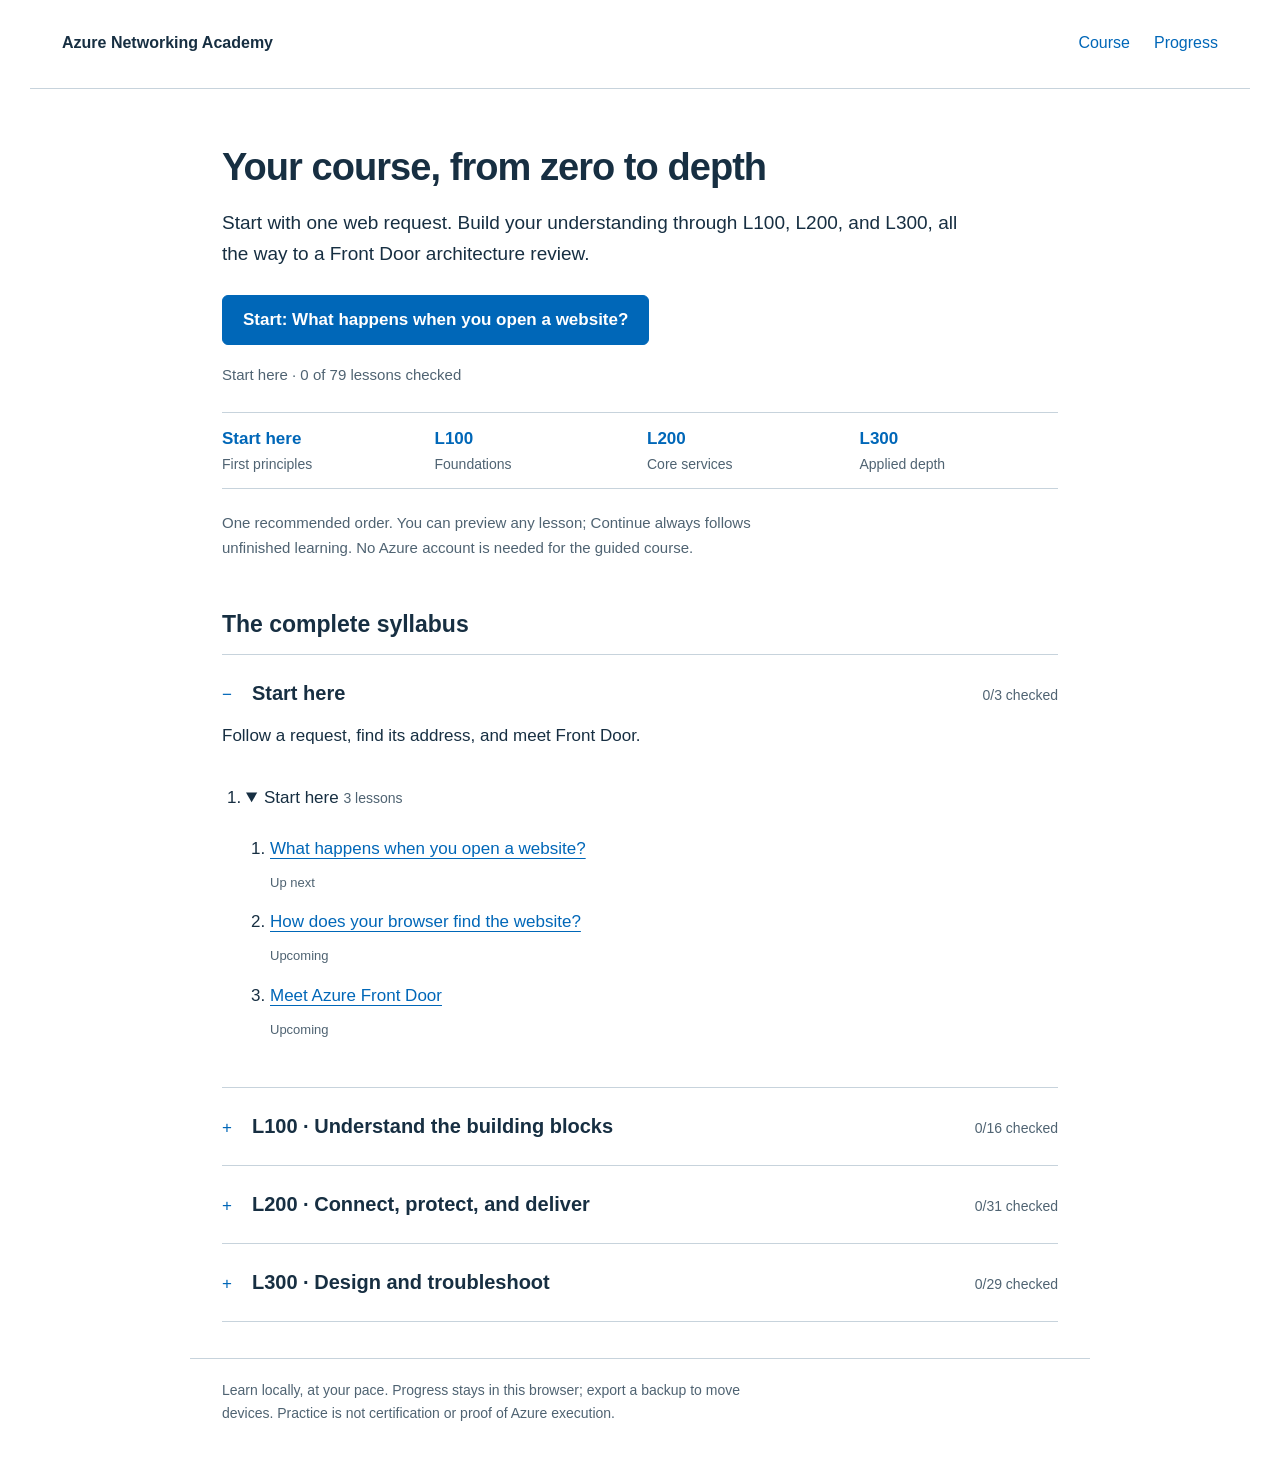
==== course.html @ a677d90d "feat: integrate the complete networking course Unify all 21 modules into 79 continuous lessons with " ====
<!DOCTYPE html>
<html lang="en">
<head>
    <meta charset="UTF-8">
    <meta name="viewport" content="width=device-width, initial-scale=1">
    <meta http-equiv="Content-Security-Policy" content="default-src 'self'; script-src 'self'; style-src 'self'; object-src 'none'; base-uri 'self'">
    <title>Continue in the complete academy</title>
    <link rel="stylesheet" href="css/guided-course.css?v=2026-10-course-2">
    <script defer src="js/course-entry.js?v=2026-10-course-2"></script>
</head>
<body><main><h1>The pilot is now part of the complete course</h1><p><a href="index.html">Open the integrated academy</a>. Your saved pilot checks are preserved.</p></main></body>
</html>
---- css/guided-course.css ----
:root {
    color-scheme: light;
    --ink: #172f42;
    --muted: #4f6372;
    --paper: #ffffff;
    --ground: #f6f8fa;
    --blue: #0067b8;
    --deep-blue: #004578;
    --light-blue: #deecf9;
    --line: #c7d3dc;
    --reply: #087f8c;
    --error: #b42328;
    font-family: 'Segoe UI', -apple-system, BlinkMacSystemFont, sans-serif;
    color: var(--ink);
    background: var(--paper);
}
* { box-sizing: border-box; }
body { margin: 0; font-size: 17px; line-height: 1.65; }
[hidden] { display: none !important; }
a { color: var(--blue); text-underline-offset: 4px; }
a:hover { color: var(--deep-blue); }
button, input { font: inherit; }
button, .course-primary { min-height: 46px; padding: 10px 20px; border: 1px solid var(--line); border-radius: 6px; color: var(--ink); background: var(--paper); cursor: pointer; }
button:hover { background: var(--ground); border-color: var(--blue); }
.course-primary { background: var(--blue); border-color: var(--blue); color: white; font-weight: 600; }
.course-primary:hover { background: var(--deep-blue); color: white; }
button:disabled { cursor: not-allowed; color: var(--muted); background: var(--ground); }
:focus-visible { outline: 3px solid var(--blue); outline-offset: 4px; }
[tabindex="-1"]:focus { outline: none; }
.course-skip { position: absolute; top: 0; left: 12px; padding: 12px; background: white; transform: translateY(-120%); z-index: 5; }
.course-skip:focus { transform: none; }
.course-header { max-width: 1040px; margin: auto; padding: 22px 32px; display: flex; justify-content: space-between; align-items: baseline; gap: 20px; border-bottom: 1px solid var(--line); }
.course-header a { font-size: 16px; font-weight: 650; text-decoration: none; color: var(--ink); }
.course-header span { font-size: 14px; color: var(--muted); }
main, .course-footer, .save-notice, .course-no-script { max-width: 900px; margin-inline: auto; padding: 36px 32px; }
h1 { font-size: clamp(28px, 3.2vw, 38px); font-weight: 650; line-height: 1.2; letter-spacing: -.025em; max-width: 26ch; margin: 20px 0 16px; }
h2 { font-size: 23px; line-height: 1.35; font-weight: 650; margin: 0 0 14px; }
p { max-width: 70ch; margin: 0 0 18px; }
.course-intro { font-size: 19px; }
.course-position, .course-meta { color: var(--muted); font-size: 15px; }
.course-back { display: inline-block; padding-block: 7px; font-size: 15px; }
.course-outline { padding: 0; margin: 32px 0; list-style: none; border-top: 1px solid var(--line); }
.course-outline li { display: grid; grid-template-columns: 34px minmax(0, 1fr) auto; gap: 12px; padding: 20px 0; border-bottom: 1px solid var(--line); align-items: baseline; }
.course-outline .lesson-number { font-size: 22px; color: var(--muted); }
.course-outline h2 { font-size: 19px; margin: 0 0 5px; }
.course-outline p { font-size: 15px; color: var(--muted); margin: 0; }
.course-outline a { display: inline-block; min-height: 44px; padding-block: 9px; font-size: 15px; }
.course-outline [aria-current="step"] .lesson-number { color: var(--blue); font-weight: 700; }
.course-status { display: block; font-size: 14px; font-weight: 600; color: var(--deep-blue); margin-top: 6px; }
.course-section { margin-top: 36px; scroll-margin-top: 20px; }
.course-section > p strong { font-weight: 650; }
.course-figure { margin: 26px 0; padding: 24px; background: var(--ground); border: 1px solid var(--line); border-radius: 8px; overflow: visible; }
.course-figure figcaption { font-size: 15px; margin-top: 20px; line-height: 1.6; }
.journey { display: grid; align-items: center; gap: 0; grid-template-columns: minmax(0, 1fr) minmax(130px, .95fr) minmax(0, 1fr); }
.journey.three { grid-template-columns: minmax(0, 1fr) minmax(115px, .8fr) minmax(0, 1fr) minmax(115px, .8fr) minmax(0, 1fr); }
.journey-node { text-align: center; border: 1px solid var(--line); border-radius: 6px; background: var(--paper); padding: 16px 8px; }
.journey-node strong { display: block; line-height: 1.35; font-size: 17px; }
.journey-node span { display: block; font-size: 14px; line-height: 1.45; margin-top: 8px; color: var(--muted); }
.journey-node.is-unused { background: transparent; border-style: dashed; }
.journey-link { padding: 0 5px; }
.journey-lane { display: flex; flex-direction: column; align-items: center; color: var(--blue); }
.journey-lane + .journey-lane { margin-top: 10px; color: var(--reply); }
.journey-lane span { font-size: 13px; font-weight: 600; line-height: 1.4; text-align: center; }
.journey-lane svg { display: block; height: 16px; width: 100%; overflow: visible; }
.journey-lane path { fill: none; stroke: currentColor; stroke-width: 2; vector-effect: non-scaling-stroke; }
.journey-lane.is-broken { color: var(--error); }
.journey-link.is-unused .journey-lane { color: var(--muted); }
.journey-link.is-unused path { stroke-dasharray: 4 4; }
.journey-lane .vertical { display: none; }
.course-condition { display: flex; align-items: flex-start; gap: 12px; padding: 14px 0; cursor: pointer; font-weight: 600; }
.course-condition input { flex-shrink: 0; margin-top: 5px; width: 22px; height: 22px; accent-color: var(--blue); }
.course-check { border: 0; padding: 0; margin: 0; min-width: 0; }
.course-check legend { font-size: 18px; font-weight: 600; margin-bottom: 15px; }
.course-answer { display: flex; gap: 12px; align-items: flex-start; padding: 14px 16px; margin-bottom: 10px; border: 1px solid var(--line); border-radius: 6px; cursor: pointer; }
.course-answer:hover, .course-answer:has(input:checked) { background: var(--light-blue); border-color: var(--blue); }
.course-answer input { flex-shrink: 0; width: 20px; height: 20px; margin-top: 4px; accent-color: var(--blue); }
#answer-feedback { margin-top: 18px; }
.course-next { border-top: 1px solid var(--line); padding-top: 24px; margin-top: 28px; }
.course-next p { margin-bottom: 12px; }
.course-footer { padding-top: 20px; padding-bottom: 36px; color: var(--muted); font-size: 14px; }
.course-footer details { border-top: 1px solid var(--line); }
summary { padding: 12px 0; cursor: pointer; min-height: 44px; }
.save-notice { margin-top: 16px; background: #fff4f4; border: 1px solid var(--error); }
.save-notice button { margin: 4px 8px 4px 0; }
.course-recap { padding-left: 24px; }
.course-recap li { margin-bottom: 16px; }
@media (max-width: 650px) {
    .course-header { padding: 16px 20px; align-items: flex-start; }
    .course-header a { max-width: 18ch; line-height: 1.35; }
    .course-header span { text-align: right; max-width: 10ch; font-size: 13px; }
    main, .course-footer, .save-notice { padding: 24px 20px; }
    h1 { margin-top: 14px; }
    .course-outline li { grid-template-columns: 26px minmax(0, 1fr); gap: 8px; }
    .course-outline li > a { grid-column: 2; }
    .course-figure { padding: 18px 14px; }
    .journey, .journey.three { grid-template-columns: minmax(0, 1fr); }
    .journey-node { padding: 10px; }
    .journey-node span { margin-top: 3px; }
    .journey-link { display: grid; grid-template-columns: 1fr 1fr; gap: 12px; padding: 7px 0; }
    .journey-lane { flex-direction: row; justify-content: flex-end; gap: 6px; }
    .journey-lane + .journey-lane { margin: 0; flex-direction: row-reverse; }
    .journey-lane span { text-align: left; max-width: 12ch; }
    .journey-lane svg.horizontal { display: none; }
    .journey-lane svg.vertical { display: block; width: 14px; height: 44px; flex-shrink: 0; }
    .course-primary { max-width: 100%; text-wrap: balance; }
}
@media (prefers-reduced-motion: no-preference) {
    .journey-node, .course-answer { transition: background-color 160ms ease-out, border-color 160ms ease-out; }
}
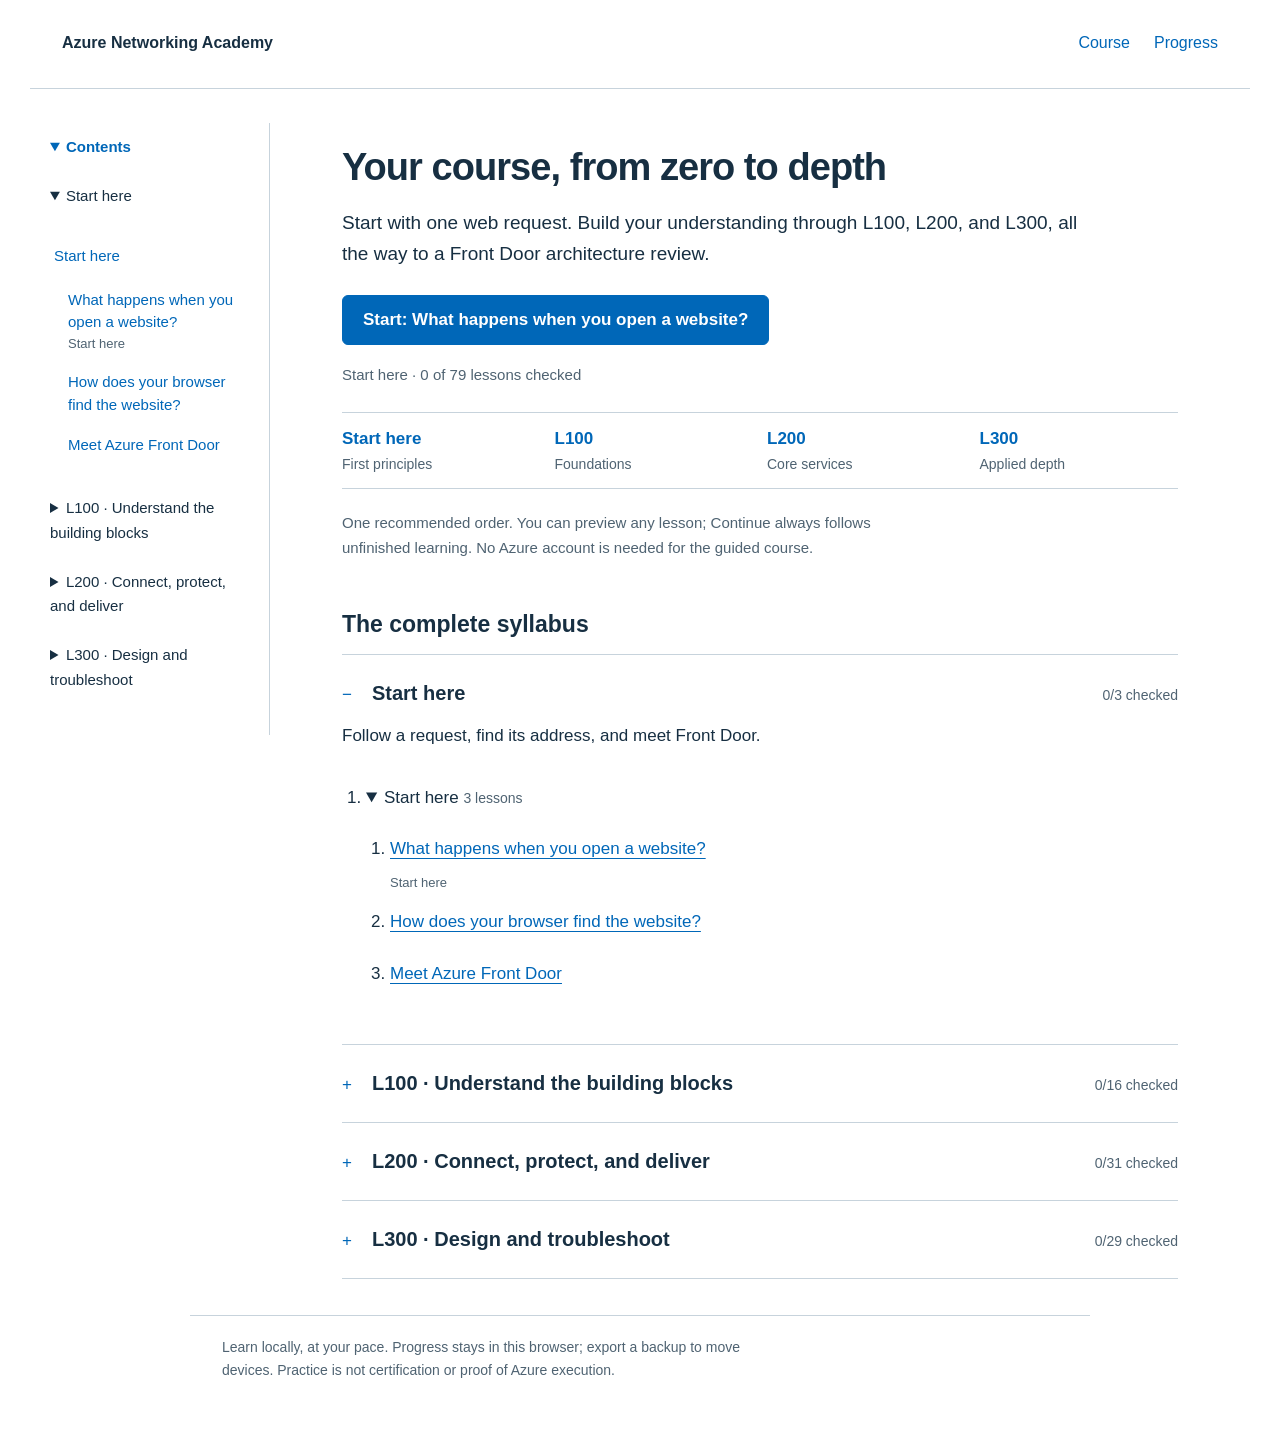
==== commit 948c991f: "fix: restore course navigation and clarify lesson status Co-authored-by: Copilot App <223556219+Copi" ====
--- a/course.html
+++ b/course.html
@@ -5,8 +5,8 @@
     <meta name="viewport" content="width=device-width, initial-scale=1">
     <meta http-equiv="Content-Security-Policy" content="default-src 'self'; script-src 'self'; style-src 'self'; object-src 'none'; base-uri 'self'">
     <title>Continue in the complete academy</title>
-    <link rel="stylesheet" href="css/guided-course.css?v=2026-10-course-2">
-    <script defer src="js/course-entry.js?v=2026-10-course-2"></script>
+    <link rel="stylesheet" href="css/guided-course.css?v=2026-10-course-4">
+    <script defer src="js/course-entry.js?v=2026-10-course-4"></script>
 </head>
 <body><main><h1>The pilot is now part of the complete course</h1><p><a href="index.html">Open the integrated academy</a>. Your saved pilot checks are preserved.</p></main></body>
 </html>
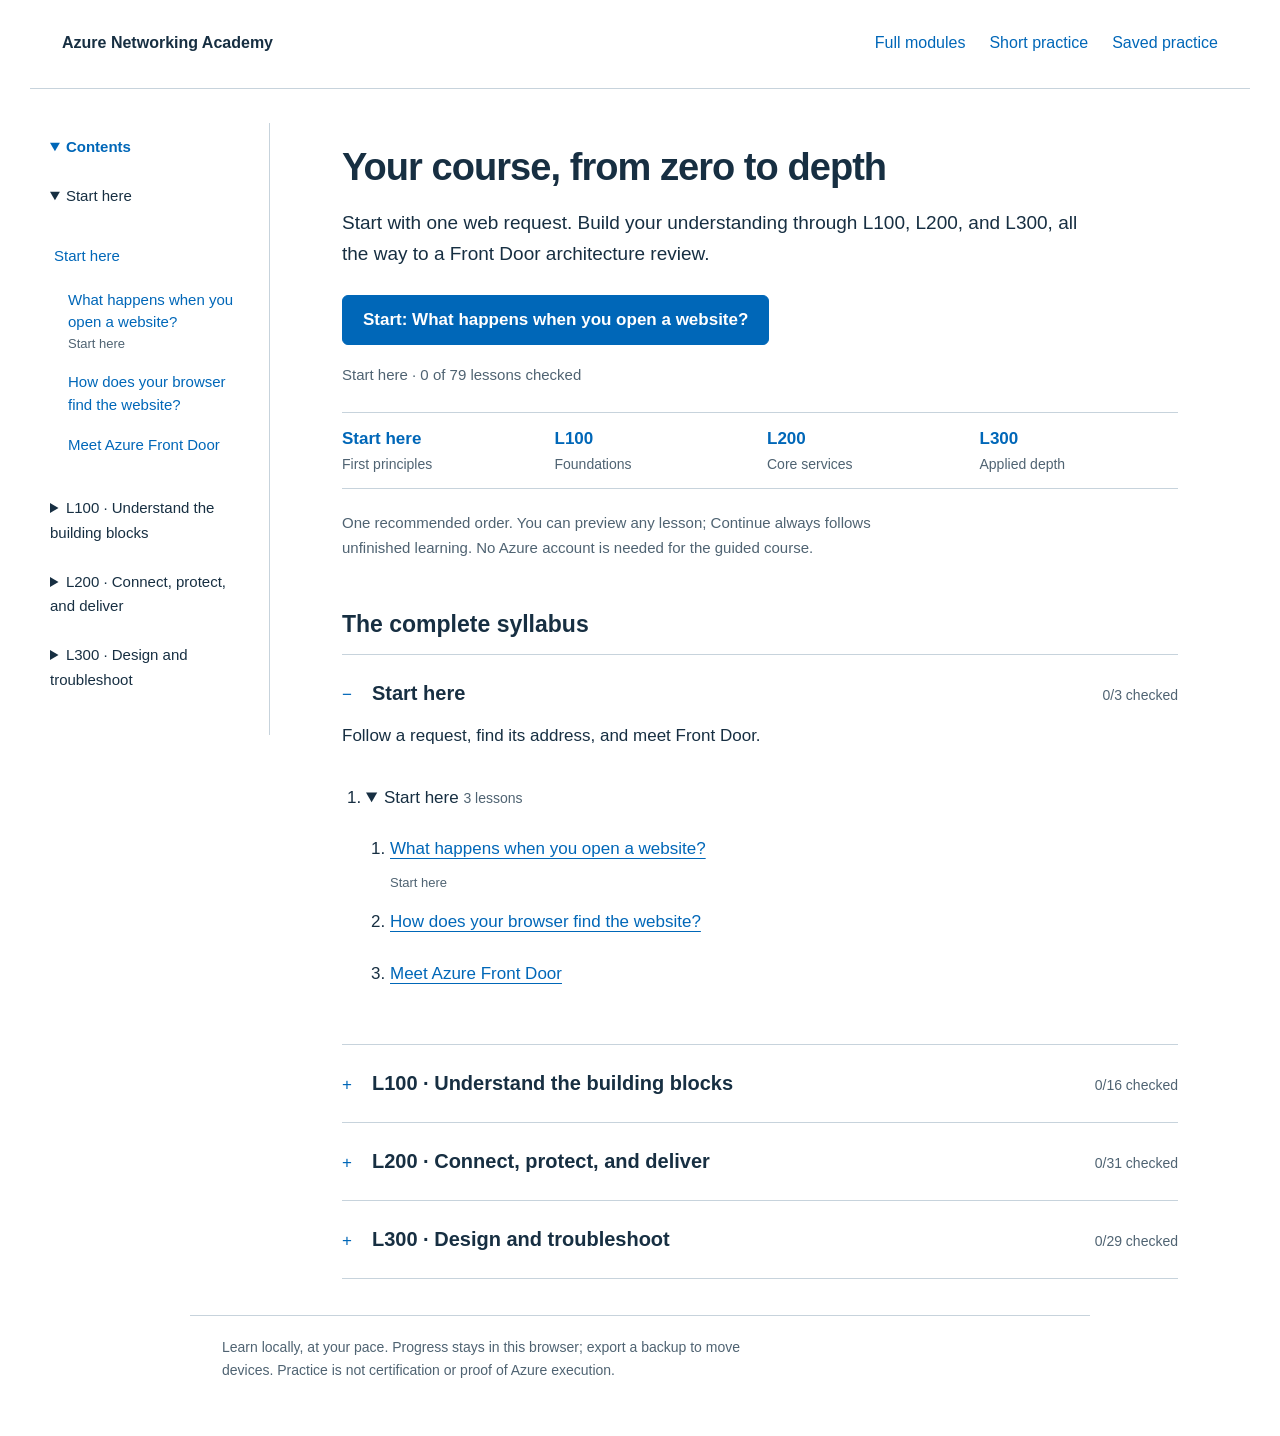
==== commit f6e7e97d: "feat: restore full networking modules and illustrated architectures Restore the original module-firs" ====
--- a/course.html
+++ b/course.html
@@ -5,8 +5,8 @@
     <meta name="viewport" content="width=device-width, initial-scale=1">
     <meta http-equiv="Content-Security-Policy" content="default-src 'self'; script-src 'self'; style-src 'self'; object-src 'none'; base-uri 'self'">
     <title>Continue in the complete academy</title>
-    <link rel="stylesheet" href="css/guided-course.css?v=2026-10-course-4">
-    <script defer src="js/course-entry.js?v=2026-10-course-4"></script>
+    <link rel="stylesheet" href="css/guided-course.css?v=2026-10-modules-2">
+    <script defer src="js/course-entry.js?v=2026-10-modules-2"></script>
 </head>
 <body><main><h1>The pilot is now part of the complete course</h1><p><a href="index.html">Open the integrated academy</a>. Your saved pilot checks are preserved.</p></main></body>
 </html>
